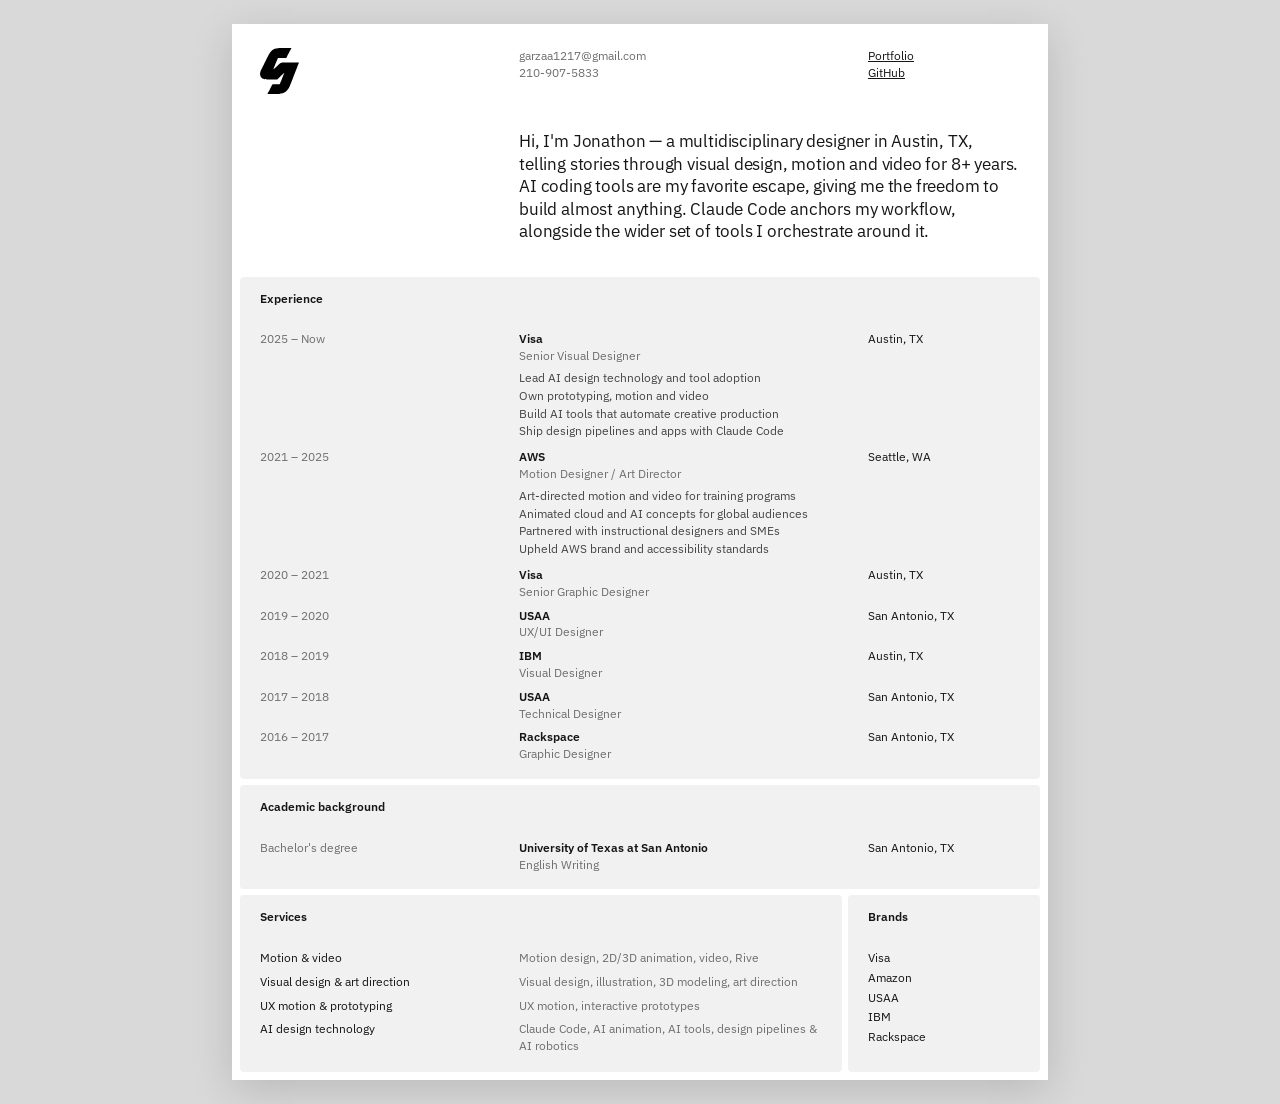
==== resume/index.html @ e5f7686b "Restore Visa duty; list AI robotics alongside design pipelines Co-Authored-By: Claude Opus 5.5 <nore" ====
<!doctype html>
<html lang="en">
<head>
  <meta charset="utf-8" />
  <meta name="viewport" content="width=device-width, initial-scale=1" />
  <title>Jonathon Garza — Résumé</title>
  <style>
    @font-face { font-family: "IBM Plex Sans"; font-weight: 400; src: url("fonts/ibm-plex-sans-latin-400-normal.woff2") format("woff2"); }
    @font-face { font-family: "IBM Plex Sans"; font-weight: 600; src: url("fonts/ibm-plex-sans-latin-600-normal.woff2") format("woff2"); }
    @page { size: letter; margin: 0; }

    :root {
      --ink: #161616;
      --ink-2: #6f6f6f;
      --panel: #f1f1f1;
      /* shared column lines: date | detail | place */
      --cols: 32% 1fr 20%;
    }
    * { box-sizing: border-box; }
    html { background: #d9d9d9; }
    body {
      margin: 0; font-family: "IBM Plex Sans", "Helvetica Neue", Arial, sans-serif;
      color: var(--ink); font-size: 9pt; line-height: 1.4;
      -webkit-print-color-adjust: exact; print-color-adjust: exact;
    }
    .page {
      width: 8.5in; height: 11in; margin: 24px auto; background: #fff;
      padding: 8px; display: flex; flex-direction: column; gap: 6px;
      box-shadow: 0 10px 40px rgba(0, 0, 0, 0.15); overflow: hidden;
    }
    @media print { html { background: #fff; } .page { margin: 0; box-shadow: none; } }
    a { color: inherit; }
    .muted { color: var(--ink-2); }

    /* Header */
    .top { padding: 16px 20px 0; }
    .row { display: grid; grid-template-columns: var(--cols); column-gap: 16px; }
    .head-links { display: grid; grid-template-columns: 1.3fr 1fr; }
    .head-links div + div { justify-self: end; }
    .mark { display: block; height: 46px; width: auto; }
    .intro {
      grid-column: 2 / 4; margin: 36px 0 28px; font-size: 13pt; line-height: 1.3;
      letter-spacing: -0.01em; max-width: 33em;
    }

    /* Panels */
    .panel { background: var(--panel); border-radius: 4px; padding: 14px 20px 16px; }
    .panel h2 { font-size: 9pt; font-weight: 600; margin: 0 0 24px; }
    .entries { display: grid; row-gap: 7px; }
    .entry .title { display: block; font-weight: 600; }
    .entry .sub { display: block; color: var(--ink-2); }
    /* duties stay inside the middle column so the three column lines hold */
    .duties { grid-column: 2; margin: 5px 0 2px; padding: 0; list-style: none; display: grid; row-gap: 1px; color: #454545; }

    /* bottom panels snap to the same column lines as the rows above:
       row content is 760px wide → date col 243px, place col starts at 608px */
    .split { display: grid; grid-template-columns: 1fr 192px; gap: 6px; flex: 1; }
    .split .panel:first-child .row { grid-template-columns: 243px 1fr; }
    .services { display: grid; row-gap: 7px; }
    .list { display: grid; row-gap: 3px; }
  </style>
</head>
<body>
  <main class="page">
    <section class="top">
      <div class="row">
        <!-- Mark: a dot grid echoing the binary motif -->
        <img class="mark" src="../assets/logo.svg" alt="Jonathon Garza logo" />
        <div>
          <div class="muted">garzaa1217@gmail.com</div>
          <div class="muted">210-907-5833</div>
        </div>
        <div>
          <div><a href="https://jonathongarza.com">Portfolio</a></div>
          <div><a href="https://github.com/garzaa1217-dot">GitHub</a></div>
        </div>
      </div>
      <div class="row">
        <p class="intro">Hi, I'm Jonathon — a multidisciplinary designer in Austin, TX, telling stories through visual design, motion and video for 8+ years. AI coding tools are my favorite escape, giving me the freedom to build almost anything. Claude Code anchors my workflow, alongside the wider set of tools I orchestrate around it.</p>
      </div>
    </section>

    <section class="panel">
      <h2>Experience</h2>
      <div class="entries">
        <div class="row entry">
          <span class="muted">2025 – Now</span>
          <span><span class="title">Visa</span><span class="sub">Senior Visual Designer</span></span>
          <span>Austin, TX</span>
          <ul class="duties">
            <li>Lead AI design technology and tool adoption</li>
            <li>Own prototyping, motion and video</li>
            <li>Build AI tools that automate creative production</li>
            <li>Ship design pipelines and apps with Claude Code</li>
          </ul>
        </div>
        <div class="row entry">
          <span class="muted">2021 – 2025</span>
          <span><span class="title">AWS</span><span class="sub">Motion Designer / Art Director</span></span>
          <span>Seattle, WA</span>
          <ul class="duties">
            <li>Art-directed motion and video for training programs</li>
            <li>Animated cloud and AI concepts for global audiences</li>
            <li>Partnered with instructional designers and SMEs</li>
            <li>Upheld AWS brand and accessibility standards</li>
          </ul>
        </div>
        <div class="row entry">
          <span class="muted">2020 – 2021</span>
          <span><span class="title">Visa</span><span class="sub">Senior Graphic Designer</span></span>
          <span>Austin, TX</span>
        </div>
        <div class="row entry">
          <span class="muted">2019 – 2020</span>
          <span><span class="title">USAA</span><span class="sub">UX/UI Designer</span></span>
          <span>San Antonio, TX</span>
        </div>
        <div class="row entry">
          <span class="muted">2018 – 2019</span>
          <span><span class="title">IBM</span><span class="sub">Visual Designer</span></span>
          <span>Austin, TX</span>
        </div>
        <div class="row entry">
          <span class="muted">2017 – 2018</span>
          <span><span class="title">USAA</span><span class="sub">Technical Designer</span></span>
          <span>San Antonio, TX</span>
        </div>
        <div class="row entry">
          <span class="muted">2016 – 2017</span>
          <span><span class="title">Rackspace</span><span class="sub">Graphic Designer</span></span>
          <span>San Antonio, TX</span>
        </div>
      </div>
    </section>

    <section class="panel">
      <h2>Academic background</h2>
      <div class="entries">
        <div class="row entry">
          <span class="muted">Bachelor's degree</span>
          <span><span class="title">University of Texas at San Antonio</span><span class="sub">English Writing</span></span>
          <span>San Antonio, TX</span>
        </div>
      </div>
    </section>

    <div class="split">
      <section class="panel">
        <h2>Services</h2>
        <div class="services">
          <div class="row"><span>Motion &amp; video</span><span class="muted">Motion design, 2D/3D animation, video, Rive</span></div>
          <div class="row"><span>Visual design &amp; art direction</span><span class="muted">Visual design, illustration, 3D modeling, art direction</span></div>
          <div class="row"><span>UX motion &amp; prototyping</span><span class="muted">UX motion, interactive prototypes</span></div>
          <div class="row"><span>AI design technology</span><span class="muted">Claude Code, AI animation, AI tools, design pipelines &amp; AI robotics</span></div>
        </div>
      </section>
      <section class="panel">
        <h2>Brands</h2>
        <div class="list">
          <span>Visa</span><span>Amazon</span><span>USAA</span><span>IBM</span><span>Rackspace</span>
        </div>
      </section>
    </div>
  </main>
</body>
</html>
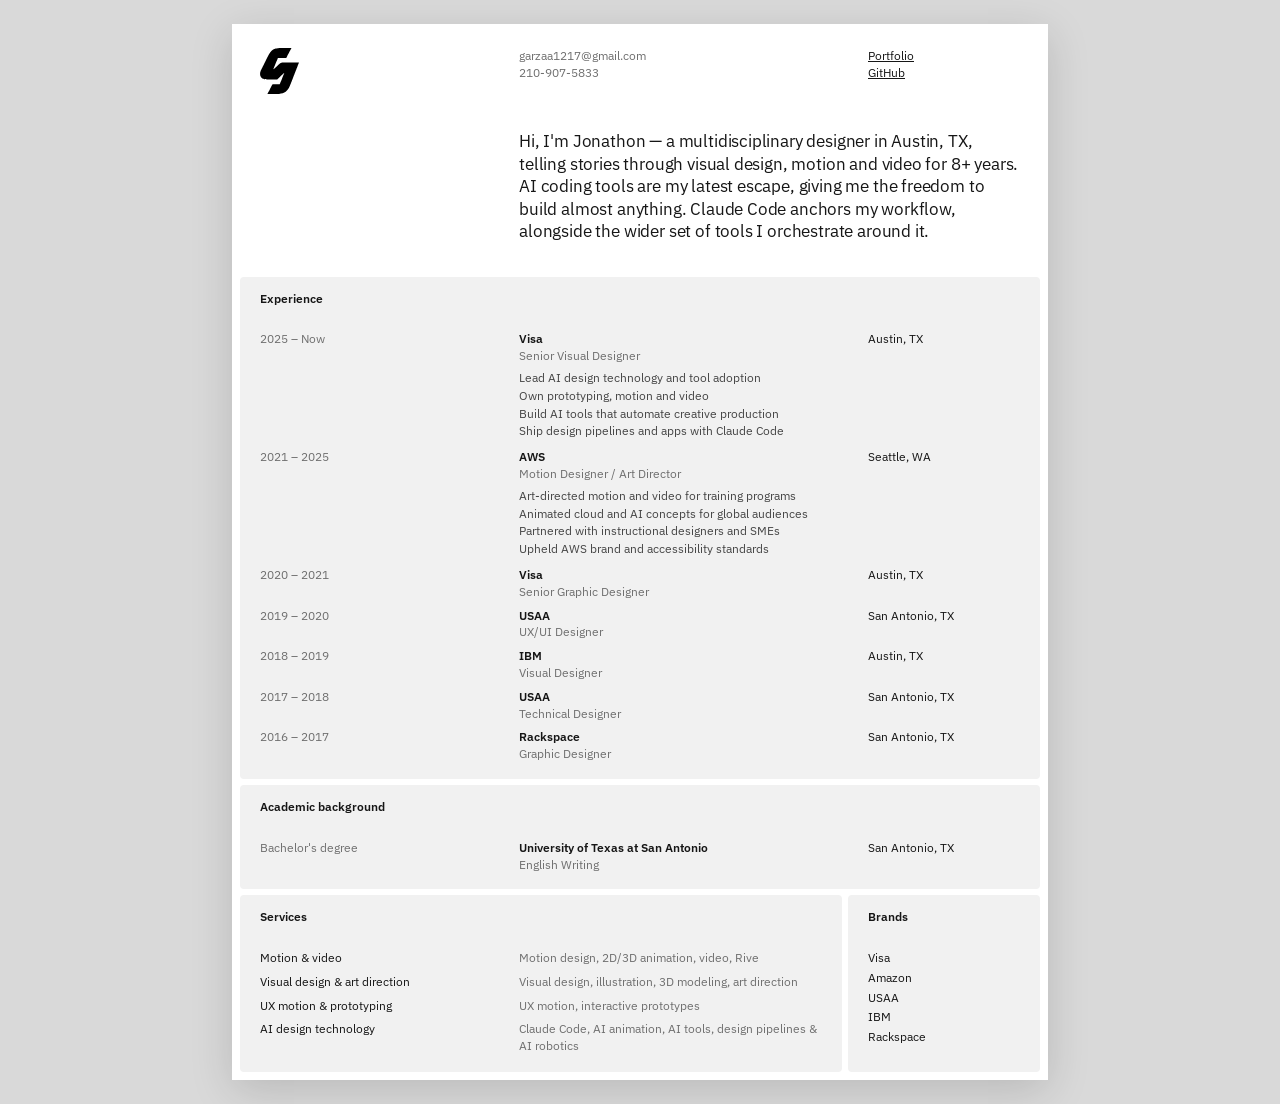
==== commit fa6e75b0: "Résumé intro: "latest escape" Co-Authored-By: Claude Opus 5.5 <noreply@anthropic.com> Claude-Session" ====
--- a/resume/index.html
+++ b/resume/index.html
@@ -76,7 +76,7 @@
         </div>
       </div>
       <div class="row">
-        <p class="intro">Hi, I'm Jonathon — a multidisciplinary designer in Austin, TX, telling stories through visual design, motion and video for 8+ years. AI coding tools are my favorite escape, giving me the freedom to build almost anything. Claude Code anchors my workflow, alongside the wider set of tools I orchestrate around it.</p>
+        <p class="intro">Hi, I'm Jonathon — a multidisciplinary designer in Austin, TX, telling stories through visual design, motion and video for 8+ years. AI coding tools are my latest escape, giving me the freedom to build almost anything. Claude Code anchors my workflow, alongside the wider set of tools I orchestrate around it.</p>
       </div>
     </section>
 
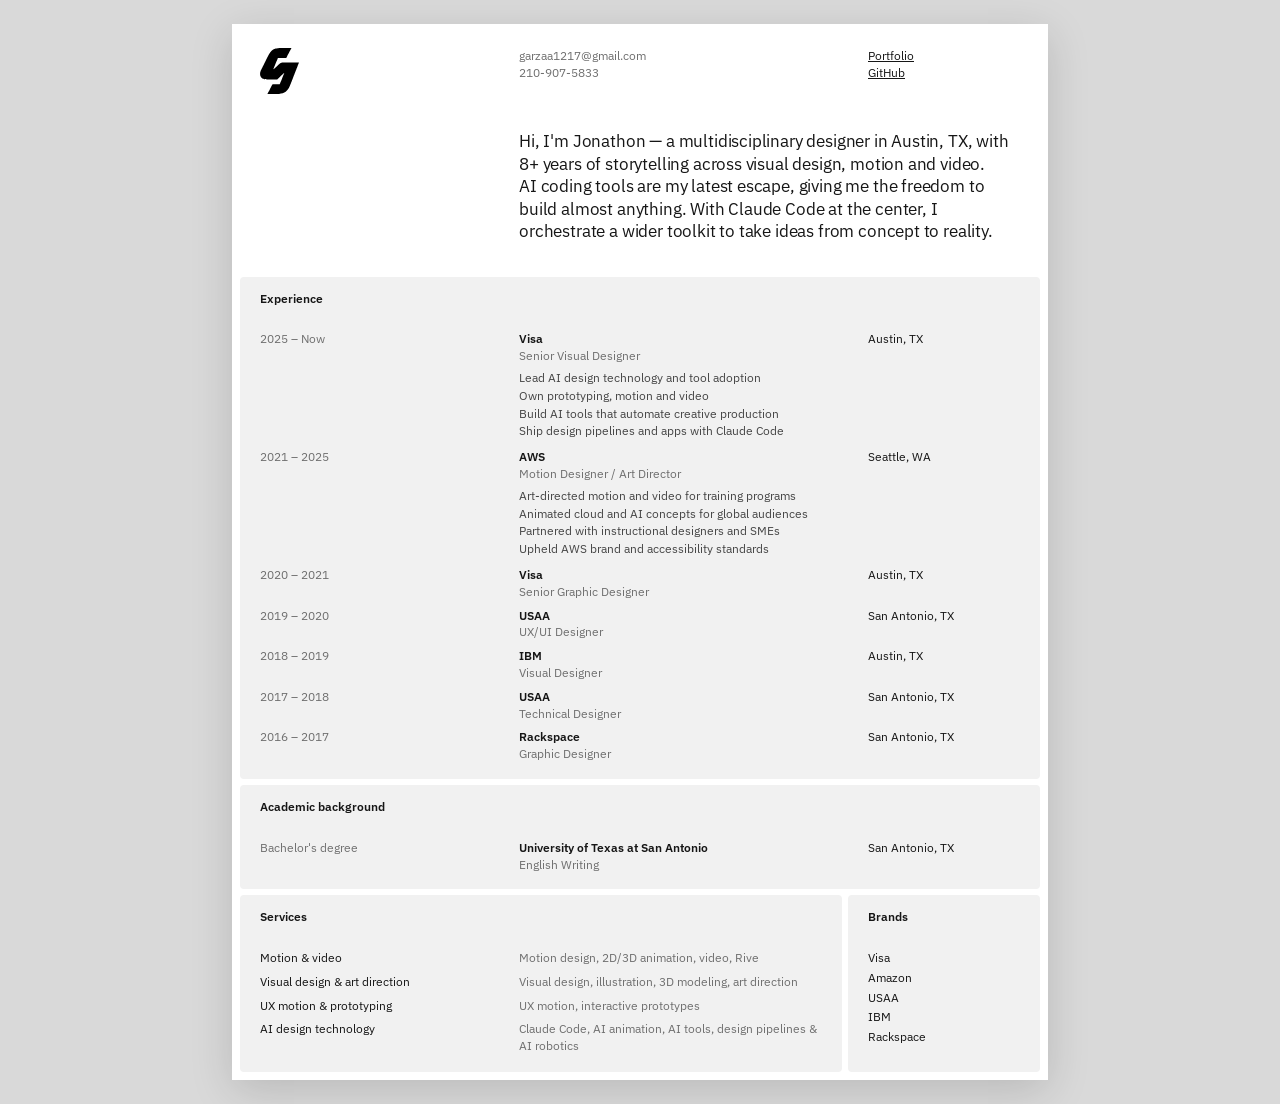
==== commit 64076e1e: "Rewrite résumé intro for flow Co-Authored-By: Claude Opus 5.5 <noreply@anthropic.com> Claude-Session" ====
--- a/resume/index.html
+++ b/resume/index.html
@@ -76,7 +76,7 @@
         </div>
       </div>
       <div class="row">
-        <p class="intro">Hi, I'm Jonathon — a multidisciplinary designer in Austin, TX, telling stories through visual design, motion and video for 8+ years. AI coding tools are my latest escape, giving me the freedom to build almost anything. Claude Code anchors my workflow, alongside the wider set of tools I orchestrate around it.</p>
+        <p class="intro">Hi, I'm Jonathon — a multidisciplinary designer in Austin, TX, with 8+ years of storytelling across visual design, motion and video. AI&nbsp;coding tools are my latest escape, giving me the freedom to build almost anything. With Claude Code at the center, I orchestrate a wider toolkit to take ideas from concept to reality.</p>
       </div>
     </section>
 
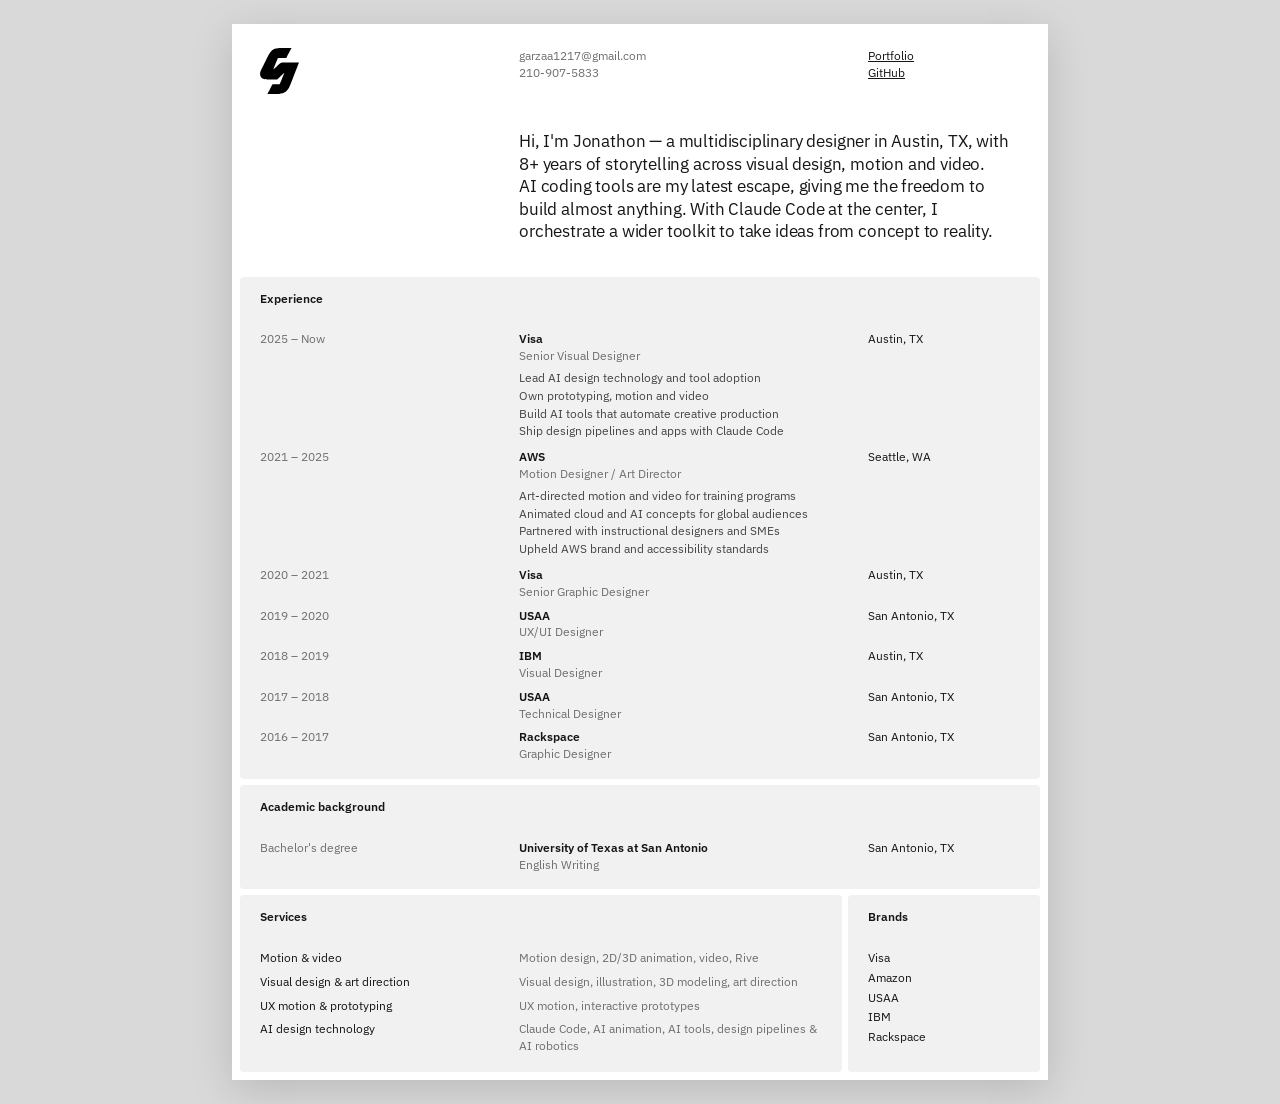
==== commit 87df0f81: "Add accent résumé variants ?accent gives the name a pink-to-orange gradient and adds a dithered half" ====
--- a/resume/index.html
+++ b/resume/index.html
@@ -13,6 +13,8 @@
       --ink: #161616;
       --ink-2: #6f6f6f;
       --panel: #f1f1f1;
+      --paper: #fff;
+      --duty: #454545;
       /* shared column lines: date | detail | place */
       --cols: 32% 1fr 20%;
     }
@@ -24,11 +26,12 @@
       -webkit-print-color-adjust: exact; print-color-adjust: exact;
     }
     .page {
-      width: 8.5in; height: 11in; margin: 24px auto; background: #fff;
+      position: relative;
+      width: 8.5in; height: 11in; margin: 24px auto; background: var(--paper);
       padding: 8px; display: flex; flex-direction: column; gap: 6px;
       box-shadow: 0 10px 40px rgba(0, 0, 0, 0.15); overflow: hidden;
     }
-    @media print { html { background: #fff; } .page { margin: 0; box-shadow: none; } }
+    @media print { html { background: var(--paper); } .page { margin: 0; box-shadow: none; } }
     a { color: inherit; }
     .muted { color: var(--ink-2); }
 
@@ -50,7 +53,7 @@
     .entry .title { display: block; font-weight: 600; }
     .entry .sub { display: block; color: var(--ink-2); }
     /* duties stay inside the middle column so the three column lines hold */
-    .duties { grid-column: 2; margin: 5px 0 2px; padding: 0; list-style: none; display: grid; row-gap: 1px; color: #454545; }
+    .duties { grid-column: 2; margin: 5px 0 2px; padding: 0; list-style: none; display: grid; row-gap: 1px; color: var(--duty); }
 
     /* bottom panels snap to the same column lines as the rows above:
        row content is 760px wide → date col 243px, place col starts at 608px */
@@ -58,13 +61,34 @@
     .split .panel:first-child .row { grid-template-columns: 243px 1fr; }
     .services { display: grid; row-gap: 7px; }
     .list { display: grid; row-gap: 3px; }
+    /* Variants, set by query string: ?no-github hides the GitHub link, ?dark switches to dark mode */
+    .no-github .github { display: none; }
+    .dark {
+      --ink: #ededed;
+      --ink-2: #8c8c8c;
+      --panel: #1b1b1b;
+      --paper: #0f0f0f;
+      --duty: #b8b8b8;
+    }
+    .dark .mark { filter: invert(1); }
+
+    /* Accent variant (?accent): gradient name + dithered color field in the top-left corner */
+    .accent-field { display: none; position: absolute; left: 0; top: 0; pointer-events: none; }
+    .accent .accent-field { display: block; }
+    .top { position: relative; } /* keep header content above the field */
+    /* the name's pink→orange gradient is set per letter by the script below —
+       background-clip: text prints with a hairline box in Chromium PDFs */
   </style>
+  <script>
+    for (const v of ["no-github", "dark", "accent"]) if (new URLSearchParams(location.search).has(v)) document.documentElement.classList.add(v);
+  </script>
 </head>
 <body>
   <main class="page">
+    <svg class="accent-field" id="accent-field" width="280" height="250" aria-hidden="true"></svg>
     <section class="top">
       <div class="row">
-        <!-- Mark: a dot grid echoing the binary motif -->
+        <!-- Logo -->
         <img class="mark" src="../assets/logo.svg" alt="Jonathon Garza logo" />
         <div>
           <div class="muted">garzaa1217@gmail.com</div>
@@ -72,11 +96,11 @@
         </div>
         <div>
           <div><a href="https://jonathongarza.com">Portfolio</a></div>
-          <div><a href="https://github.com/garzaa1217-dot">GitHub</a></div>
+          <div class="github"><a href="https://github.com/garzaa1217-dot">GitHub</a></div>
         </div>
       </div>
       <div class="row">
-        <p class="intro">Hi, I'm Jonathon — a multidisciplinary designer in Austin, TX, with 8+ years of storytelling across visual design, motion and video. AI&nbsp;coding tools are my latest escape, giving me the freedom to build almost anything. With Claude Code at the center, I orchestrate a wider toolkit to take ideas from concept to reality.</p>
+        <p class="intro">Hi, I'm <span class="name">Jonathon</span> — a multidisciplinary designer in Austin, TX, with 8+ years of storytelling across visual design, motion and video. AI&nbsp;coding tools are my latest escape, giving me the freedom to build almost anything. With Claude Code at the center, I orchestrate a wider toolkit to take ideas from concept to reality.</p>
       </div>
     </section>
 
@@ -162,5 +186,51 @@
       </section>
     </div>
   </main>
+  <script>
+    // Dithered color field: a smooth "fluid" noise picks the color, an ordered
+    // (Bayer) dither turns a fade mask into halftone pixels — like the reference.
+    (() => {
+      if (!document.documentElement.classList.contains("accent")) return;
+      const svg = document.getElementById("accent-field");
+      const W = +svg.getAttribute("width"), H = +svg.getAttribute("height");
+      const CELL = 3.4, DOT = 2.4;
+      const LOGO = { x0: 14, y0: 12, x1: 82, y1: 86 }; // keep clear around the logo
+      const bayer = [[0,32,8,40,2,34,10,42],[48,16,56,24,50,18,58,26],[12,44,4,36,14,46,6,38],[60,28,52,20,62,30,54,22],
+                     [3,35,11,43,1,33,9,41],[51,19,59,27,49,17,57,25],[15,47,7,39,13,45,5,37],[63,31,55,23,61,29,53,21]];
+      const palette = ["#f2691e", "#ec3f8c", "#ffab94"];
+      const fluid = (x, y) => 0.5 + 0.5 * Math.sin(x * 0.02 + Math.sin(y * 0.024) * 2.4 + Math.cos(x * 0.011 - y * 0.017) * 1.6);
+      const blobs = (x, y) => 0.5 + 0.5 * Math.sin(x * 0.034 + Math.cos(y * 0.041) * 1.8) * Math.cos(y * 0.029 - Math.sin(x * 0.023) * 1.5);
+      const ns = "http://www.w3.org/2000/svg";
+      const frag = document.createDocumentFragment();
+      for (let j = 0; j * CELL < H; j++) {
+        for (let i = 0; i * CELL < W; i++) {
+          const x = i * CELL, y = j * CELL;
+          // densest at the page edge low in the corner, fading toward the logo and the intro
+          const d = Math.hypot(x / W, (H - y) / H * 1.1);
+          const gap = Math.hypot(Math.max(LOGO.x0 - x, 0, x - LOGO.x1), Math.max(LOGO.y0 - y, 0, y - LOGO.y1));
+          const clear = Math.min(1, gap / 22);
+          const density = Math.max(0, 1 - d) ** 1.1 * (0.3 + 1.0 * blobs(x, y)) * clear;
+          if (density <= (bayer[j % 8][i % 8] + 0.5) / 64) continue;
+          const f = fluid(x, y);
+          const r = document.createElementNS(ns, "rect");
+          r.setAttribute("x", x); r.setAttribute("y", y);
+          r.setAttribute("width", DOT); r.setAttribute("height", DOT);
+          r.setAttribute("fill", palette[f < 0.38 ? 0 : f < 0.72 ? 1 : 2]);
+          frag.appendChild(r);
+        }
+      }
+      svg.appendChild(frag);
+
+      // Gradient name, one solid color per letter
+      const name = document.querySelector(".name");
+      const letters = [...name.textContent];
+      const from = [236, 63, 140], to = [242, 105, 30];
+      name.innerHTML = letters.map((c, k) => {
+        const t = letters.length > 1 ? k / (letters.length - 1) : 0;
+        const rgb = from.map((v, n) => Math.round(v + (to[n] - v) * t)).join(",");
+        return `<span style="color: rgb(${rgb})">${c}</span>`;
+      }).join("");
+    })();
+  </script>
 </body>
 </html>
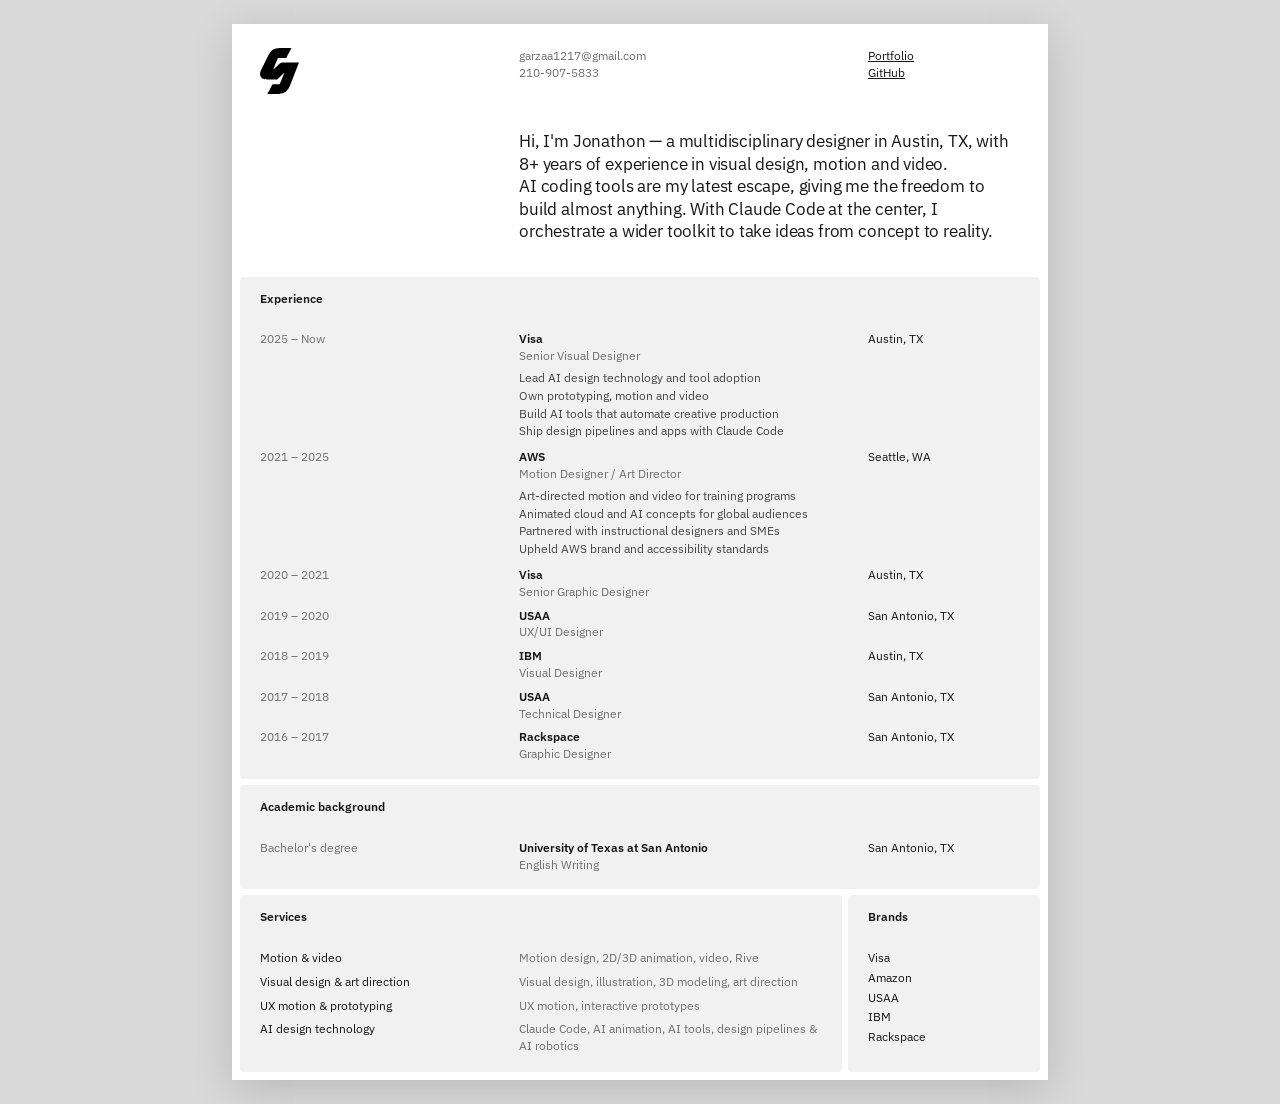
==== commit 7f934040: "Résumé intro: say "years of experience" plainly Co-Authored-By: Claude Opus 5.5 <noreply@anthropic.c" ====
--- a/resume/index.html
+++ b/resume/index.html
@@ -61,8 +61,13 @@
     .split .panel:first-child .row { grid-template-columns: 243px 1fr; }
     .services { display: grid; row-gap: 7px; }
     .list { display: grid; row-gap: 3px; }
-    /* Variants, set by query string: ?no-github hides the GitHub link, ?dark switches to dark mode */
+    /* Variants, set by query string: ?no-github hides the GitHub link, ?dark switches to dark mode,
+       ?no-duties lists every job as company + role only */
     .no-github .github { display: none; }
+    .no-duties .duties { display: none; }
+    /* spread the space the duties free up evenly, instead of pooling it at the bottom */
+    .no-duties .entries { row-gap: 28px; }
+    .no-duties .intro { margin: 48px 0 40px; }
     .dark {
       --ink: #ededed;
       --ink-2: #8c8c8c;
@@ -80,7 +85,7 @@
        background-clip: text prints with a hairline box in Chromium PDFs */
   </style>
   <script>
-    for (const v of ["no-github", "dark", "accent"]) if (new URLSearchParams(location.search).has(v)) document.documentElement.classList.add(v);
+    for (const v of ["no-github", "dark", "accent", "no-duties"]) if (new URLSearchParams(location.search).has(v)) document.documentElement.classList.add(v);
   </script>
 </head>
 <body>
@@ -100,7 +105,7 @@
         </div>
       </div>
       <div class="row">
-        <p class="intro">Hi, I'm <span class="name">Jonathon</span> — a multidisciplinary designer in Austin, TX, with 8+ years of storytelling across visual design, motion and video. AI&nbsp;coding tools are my latest escape, giving me the freedom to build almost anything. With Claude Code at the center, I orchestrate a wider toolkit to take ideas from concept to reality.</p>
+        <p class="intro">Hi, I'm <span class="name">Jonathon</span> — a multidisciplinary designer in Austin, TX, with 8+ years of experience in visual design, motion and video. AI&nbsp;coding tools are my latest escape, giving me the freedom to build almost anything. With Claude Code at the center, I orchestrate a wider toolkit to take ideas from concept to reality.</p>
       </div>
     </section>
 
@@ -192,6 +197,9 @@
     (() => {
       if (!document.documentElement.classList.contains("accent")) return;
       const svg = document.getElementById("accent-field");
+      // fill the header down to the first panel, whatever height the variant gives it
+      const top = document.querySelector(".top");
+      svg.setAttribute("height", top.offsetTop + top.offsetHeight);
       const W = +svg.getAttribute("width"), H = +svg.getAttribute("height");
       const CELL = 3.4, DOT = 2.4;
       const LOGO = { x0: 14, y0: 12, x1: 82, y1: 86 }; // keep clear around the logo
